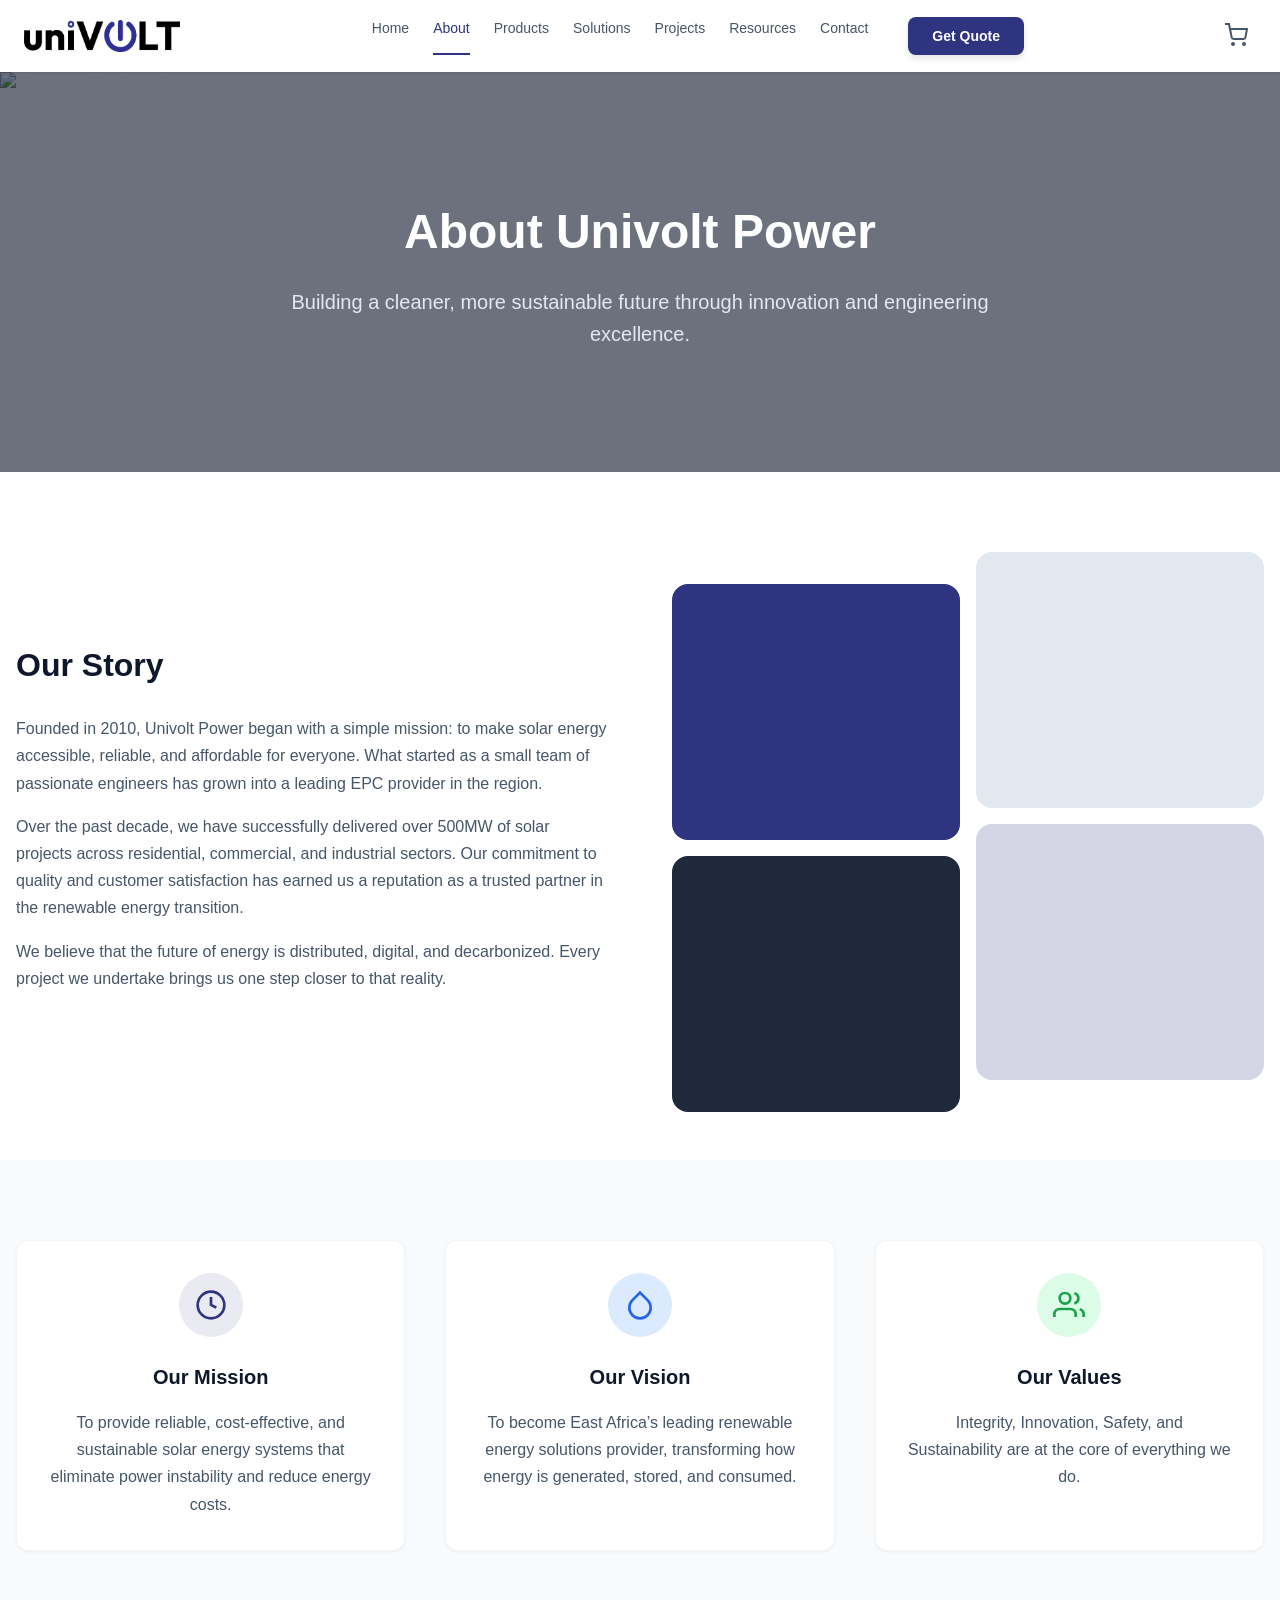
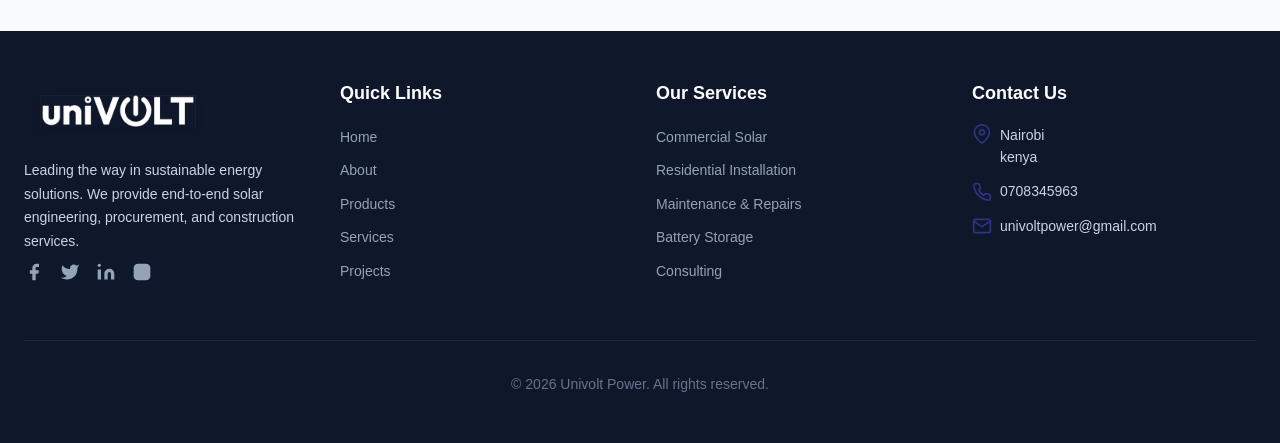
==== about.html @ f3c1e64d "first commit" ====
<!DOCTYPE html>
<html lang="en">
<head>
  <meta charset="UTF-8">
  <meta name="viewport" content="width=device-width, initial-scale=1.0">
  <title>About Us - Univolt Power</title>
  <link rel="stylesheet" href="styles.css">
</head>
<body>
  <div class="page-wrapper">
    <!-- Header -->
    <header class="header">
      <div class="header-content">
       <a href="index.html" class="logo" aria-label="Univolt Power Home">
          <img src="logo.png" alt="Univolt Power" class="site-logo" />
        </a>

        <nav class="nav-desktop">
          <a href="index.html" class="nav-link">Home</a>
          <a href="about.html" class="nav-link">About</a>
          <a href="products.html" class="nav-link">Products</a>
          <a href="solutions.html" class="nav-link">Solutions</a>
          <a href="projects.html" class="nav-link">Projects</a>
          <a href="resources.html" class="nav-link">Resources</a>
          <a href="contact.html" class="nav-link">Contact</a>
          <a href="getaquote.html" class="btn btn-primary" style="padding: 0.5rem 1.5rem; font-size: 0.875rem; margin-left: 1rem;">Get Quote</a>
        </nav>

        <div class="header-actions">
          <button class="cart-button" onclick="cart.openCart()">
            <svg width="24" height="24" viewBox="0 0 24 24" fill="none" stroke="currentColor" stroke-width="2">
              <circle cx="9" cy="21" r="1"></circle>
              <circle cx="20" cy="21" r="1"></circle>
              <path d="M1 1h4l2.68 13.39a2 2 0 0 0 2 1.61h9.72a2 2 0 0 0 2-1.61L23 6H6"></path>
            </svg>
            <span id="cart-count" class="cart-count" style="display: none;">0</span>
          </button>
          
          <button id="mobile-menu-btn" class="mobile-menu-btn" onclick="toggleMobileMenu()">
            <svg width="24" height="24" viewBox="0 0 24 24" fill="none" stroke="currentColor" stroke-width="2">
              <line x1="3" y1="12" x2="21" y2="12"></line>
              <line x1="3" y1="6" x2="21" y2="6"></line>
              <line x1="3" y1="18" x2="21" y2="18"></line>
            </svg>
          </button>
        </div>
      </div>

      <nav id="mobile-menu" class="nav-mobile">
        <a href="index.html" class="nav-link">Home</a>
        <a href="about.html" class="nav-link">About</a>
        <a href="products.html" class="nav-link">Products</a>
        <a href="solutions.html" class="nav-link">Solutions</a>
        <a href="projects.html" class="nav-link">Projects</a>
        <a href="resources.html" class="nav-link">Resources</a>
        <a href="contact.html" class="nav-link">Contact</a>
        <a href="getaquote.html" class="nav-link">Get Quote</a>
      </nav>
    </header>

    <!-- Cart Drawer -->
    <div id="cart-overlay" class="cart-overlay"></div>
    <div id="cart-drawer" class="cart-drawer">
      <div class="cart-header">
        <h2 class="cart-title">
          <svg width="20" height="20" viewBox="0 0 24 24" fill="none" stroke="currentColor" stroke-width="2">
            <circle cx="9" cy="21" r="1"></circle>
            <circle cx="20" cy="21" r="1"></circle>
            <path d="M1 1h4l2.68 13.39a2 2 0 0 0 2 1.61h9.72a2 2 0 0 0 2-1.61L23 6H6"></path>
          </svg>
          Your Cart
        </h2>
        <button class="cart-close" onclick="cart.closeCart()">
          <svg width="24" height="24" viewBox="0 0 24 24" fill="none" stroke="currentColor" stroke-width="2">
            <line x1="18" y1="6" x2="6" y2="18"></line>
            <line x1="6" y1="6" x2="18" y2="18"></line>
          </svg>
        </button>
      </div>
      
      <div class="cart-items" id="cart-items"></div>
      
      <div id="cart-empty" class="cart-empty">
        <svg width="48" height="48" viewBox="0 0 24 24" fill="none" stroke="currentColor" stroke-width="2" style="opacity: 0.2; margin: 0 auto 1rem;">
          <circle cx="9" cy="21" r="1"></circle>
          <circle cx="20" cy="21" r="1"></circle>
          <path d="M1 1h4l2.68 13.39a2 2 0 0 0 2 1.61h9.72a2 2 0 0 0 2-1.61L23 6H6"></path>
        </svg>
        <p>Your cart is empty.</p>
        <button style="margin-top: 1rem; color: var(--brand-blue); font-weight: 500;" onclick="cart.closeCart()">
          Start Shopping
        </button>
      </div>
      
      <div class="cart-footer">
        <div class="cart-total">
          <span class="cart-total-label">Total</span>
          <span id="cart-total" class="cart-total-amount">$0.00</span>
        </div>
        <button id="checkout-btn" class="btn-checkout" onclick="handleCheckout()">Checkout</button>
      </div>
    </div>

    <!-- Toast Notification -->
    <div id="toast" class="toast success">
      <svg class="toast-icon" width="20" height="20" viewBox="0 0 24 24" fill="none" stroke="currentColor" stroke-width="2">
        <path d="M22 11.08V12a10 10 0 1 1-5.93-9.14"></path>
        <polyline points="22 4 12 14.01 9 11.01"></polyline>
      </svg>
      <span id="toast-message" class="toast-message"></span>
    </div>

    <!-- Main Content -->
    <main class="main-content">
      <!-- Page Header -->
      <section class="page-header">
        <div class="page-header-overlay"></div>
        <img src="https://images.unsplash.com/photo-1760246964044-1384f71665b9?crop=entropy&cs=tinysrgb&fit=max&fm=jpg&ixid=M3w3Nzg4Nzd8MHwxfHNlYXJjaHwxfHxtb2Rlcm4lMjBjb3Jwb3JhdGUlMjBvZmZpY2UlMjBidWlsZGluZyUyMGV4dGVyaW9yfGVufDF8fHx8MTc3MTUxNjc3NXww&ixlib=rb-4.1.0&q=80&w=1080" alt="Company Headquarters" class="page-header-image">
        <div class="page-header-content">
          <h1>About Univolt Power</h1>
          <p>Building a cleaner, more sustainable future through innovation and engineering excellence.</p>
        </div>
      </section>

      <!-- Our Story -->
      <section class="section" style="background: white;">
        <div class="container">
          <div class="grid grid-2" style="gap: 4rem; align-items: center;">
            <div>
              <h2 style="font-size: 2rem; font-weight: bold; color: var(--slate-900); margin-bottom: 1.5rem;">Our Story</h2>
              <p style="color: var(--slate-600); margin-bottom: 1rem; line-height: 1.7;">
                Founded in 2010, Univolt Power began with a simple mission: to make solar energy accessible, reliable, and affordable for everyone. What started as a small team of passionate engineers has grown into a leading EPC provider in the region.
              </p>
              <p style="color: var(--slate-600); margin-bottom: 1rem; line-height: 1.7;">
                Over the past decade, we have successfully delivered over 500MW of solar projects across residential, commercial, and industrial sectors. Our commitment to quality and customer satisfaction has earned us a reputation as a trusted partner in the renewable energy transition.
              </p>
              <p style="color: var(--slate-600); line-height: 1.7;">
                We believe that the future of energy is distributed, digital, and decarbonized. Every project we undertake brings us one step closer to that reality.
              </p>
            </div>
            <div class="grid grid-2" style="gap: 1rem;">
              <div style="background: var(--brand-blue); border-radius: 1rem; height: 256px; transform: translateY(2rem);"></div>
              <div style="background: var(--slate-200); border-radius: 1rem; height: 256px;"></div>
              <div style="background: var(--slate-800); border-radius: 1rem; height: 256px; transform: translateY(2rem);"></div>
              <div style="background: rgba(46, 52, 127, 0.2); border-radius: 1rem; height: 256px;"></div>
            </div>
          </div>
        </div>
      </section>

      <!-- Mission, Vision, Values -->
      <section class="section" style="background: var(--slate-50);">
        <div class="container">
          <div class="grid grid-3">
            <!-- Mission -->
            <div class="card" style="padding: 2rem; text-align: center;">
              <div style="background: rgba(46, 52, 127, 0.1); width: 64px; height: 64px; border-radius: 50%; display: flex; align-items: center; justify-content: center; margin: 0 auto 1.5rem;">
                <svg width="32" height="32" viewBox="0 0 24 24" fill="none" stroke="currentColor" stroke-width="2" style="color: var(--brand-blue);">
                  <circle cx="12" cy="12" r="10"></circle>
                  <polyline points="12 6 12 12 16 14"></polyline>
                </svg>
              </div>
              <h3 style="font-size: 1.25rem; font-weight: bold; margin-bottom: 1rem;">Our Mission</h3>
              <p style="color: var(--slate-600); line-height: 1.7;">To provide reliable, cost-effective, 
                and sustainable solar energy systems that eliminate power instability and reduce energy costs.</p>
            </div>

            <!-- Vision -->
            <div class="card" style="padding: 2rem; text-align: center;">
              <div style="background: #dbeafe; width: 64px; height: 64px; border-radius: 50%; display: flex; align-items: center; justify-content: center; margin: 0 auto 1.5rem;">
                <svg width="32" height="32" viewBox="0 0 24 24" fill="none" stroke="currentColor" stroke-width="2" style="color: #2563eb;">
                  <path d="M12 2.69l5.66 5.66a8 8 0 1 1-11.31 0z"></path>
                </svg>
              </div>
              <h3 style="font-size: 1.25rem; font-weight: bold; margin-bottom: 1rem;">Our Vision</h3>
              <p style="color: var(--slate-600); line-height: 1.7;">To become East Africa’s leading renewable energy solutions provider,
                 transforming how energy is generated, stored, and consumed.</p>
            </div>

            <!-- Values -->
            <div class="card" style="padding: 2rem; text-align: center;">
              <div style="background: #dcfce7; width: 64px; height: 64px; border-radius: 50%; display: flex; align-items: center; justify-content: center; margin: 0 auto 1.5rem;">
                <svg width="32" height="32" viewBox="0 0 24 24" fill="none" stroke="currentColor" stroke-width="2" style="color: #16a34a;">
                  <path d="M17 21v-2a4 4 0 0 0-4-4H5a4 4 0 0 0-4 4v2"></path>
                  <circle cx="9" cy="7" r="4"></circle>
                  <path d="M23 21v-2a4 4 0 0 0-3-3.87"></path>
                  <path d="M16 3.13a4 4 0 0 1 0 7.75"></path>
                </svg>
              </div>
              <h3 style="font-size: 1.25rem; font-weight: bold; margin-bottom: 1rem;">Our Values</h3>
              <p style="color: var(--slate-600); line-height: 1.7;">Integrity, Innovation, Safety, and Sustainability are at the core of everything we do.</p>
            </div>
          </div>
        </div>
      </section>

          </main>

    <!-- Footer -->
    <footer class="footer">
      <div class="footer-content">
        <div class="footer-grid">
          <div class="footer-section">
            <div style="display: flex; align-items: center; gap: 0.5rem; margin-bottom: 1rem; background: transparent; padding: 1rem; border-radius: 0.5rem;">
              <a href="index.html" class="logo" aria-label="Univolt Power Home">
                <img src="im6.jpeg" alt="Univolt Power" class="site-logo" style="box-shadow: 0 4px 8px rgba(0,0,0,0.1);" />
              </a>
            </div>
            <p>Leading the way in sustainable energy solutions. We provide end-to-end solar engineering, procurement, and construction services.</p>
            <div class="social-links">
              <a href="#"><svg width="20" height="20" viewBox="0 0 24 24" fill="currentColor"><path d="M18 2h-3a5 5 0 0 0-5 5v3H7v4h3v8h4v-8h3l1-4h-4V7a1 1 0 0 1 1-1h3z"></path></svg></a>
              <a href="#"><svg width="20" height="20" viewBox="0 0 24 24" fill="currentColor"><path d="M23 3a10.9 10.9 0 0 1-3.14 1.53 4.48 4.48 0 0 0-7.86 3v1A10.66 10.66 0 0 1 3 4s-4 9 5 13a11.64 11.64 0 0 1-7 2c9 5 20 0 20-11.5a4.5 4.5 0 0 0-.08-.83A7.72 7.72 0 0 0 23 3z"></path></svg></a>
              <a href="#"><svg width="20" height="20" viewBox="0 0 24 24" fill="currentColor"><path d="M16 8a6 6 0 0 1 6 6v7h-4v-7a2 2 0 0 0-2-2 2 2 0 0 0-2 2v7h-4v-7a6 6 0 0 1 6-6z"></path><rect x="2" y="9" width="4" height="12"></rect><circle cx="4" cy="4" r="2"></circle></svg></a>
              <a href="#"><svg width="20" height="20" viewBox="0 0 24 24" fill="currentColor"><rect x="2" y="2" width="20" height="20" rx="5" ry="5"></rect><path d="M16 11.37A4 4 0 1 1 12.63 8 4 4 0 0 1 16 11.37z"></path><line x1="17.5" y1="6.5" x2="17.51" y2="6.5"></line></svg></a>
            </div>
          </div>

          <div class="footer-section">
            <h3>Quick Links</h3>
            <ul>
              <li><a href="index.html">Home</a></li>
              <li><a href="about.html">About</a></li>
              <li><a href="products.html">Products</a></li>
              <li><a href="solutions.html">Services</a></li>
              <li><a href="projects.html">Projects</a></li>
            </ul>
          </div>

          <div class="footer-section">
            <h3>Our Services</h3>
            <ul>
              <li><a href="solutions.html">Commercial Solar</a></li>
              <li><a href="solutions.html">Residential Installation</a></li>
              <li><a href="solutions.html">Maintenance & Repairs</a></li>
              <li><a href="solutions.html">Battery Storage</a></li>
              <li><a href="solutions.html">Consulting</a></li>
            </ul>
          </div>

          <div class="footer-section">
            <h3>Contact Us</h3>
            <ul style="font-size: 0.875rem;">
              <li style="display: flex; align-items: start; margin-bottom: 0.75rem;">
                <svg width="20" height="20" viewBox="0 0 24 24" fill="none" stroke="currentColor" stroke-width="2" style="color: var(--brand-blue); margin-right: 0.5rem; flex-shrink: 0;">
                  <path d="M21 10c0 7-9 13-9 13s-9-6-9-13a9 9 0 0 1 18 0z"></path>
                  <circle cx="12" cy="10" r="3"></circle>
                </svg>
                <span>Nairobi<br>kenya</span>
              </li>
              <li style="display: flex; align-items: center; margin-bottom: 0.75rem;">
                <svg width="20" height="20" viewBox="0 0 24 24" fill="none" stroke="currentColor" stroke-width="2" style="color: var(--brand-blue); margin-right: 0.5rem;">
                  <path d="M22 16.92v3a2 2 0 0 1-2.18 2 19.79 19.79 0 0 1-8.63-3.07 19.5 19.5 0 0 1-6-6 19.79 19.79 0 0 1-3.07-8.67A2 2 0 0 1 4.11 2h3a2 2 0 0 1 2 1.72 12.84 12.84 0 0 0 .7 2.81 2 2 0 0 1-.45 2.11L8.09 9.91a16 16 0 0 0 6 6l1.27-1.27a2 2 0 0 1 2.11-.45 12.84 12.84 0 0 0 2.81.7A2 2 0 0 1 22 16.92z"></path>
                </svg>
                <span>0708345963</span>
              </li>
              <li style="display: flex; align-items: center;">
                <svg width="20" height="20" viewBox="0 0 24 24" fill="none" stroke="currentColor" stroke-width="2" style="color: var(--brand-blue); margin-right: 0.5rem;">
                  <path d="M4 4h16c1.1 0 2 .9 2 2v12c0 1.1-.9 2-2 2H4c-1.1 0-2-.9-2-2V6c0-1.1.9-2 2-2z"></path>
                  <polyline points="22,6 12,13 2,6"></polyline>
                </svg>
                <span>univoltpower@gmail.com</span>
              </li>
            </ul>
          </div>
        </div>
        
        <div class="footer-bottom">
          <p>&copy; 2026 Univolt Power. All rights reserved.</p>
        </div>
      </div>
    </footer>
  </div>

  <script src="script.js"></script>
</body>
</html>
---- styles.css ----
/* Univolt Power - Main Styles */

/* CSS Reset & Base Styles */
* {
  margin: 0;
  padding: 0;
  box-sizing: border-box;
}

:root {
  --brand-blue: #2e347f;
  --brand-blue-dark: #1a1f5a;
  --slate-50: #f8fafc;
  --slate-100: #f1f5f9;
  --slate-200: #e2e8f0;
  --slate-300: #cbd5e1;
  --slate-400: #94a3b8;
  --slate-500: #64748b;
  --slate-600: #475569;
  --slate-700: #334155;
  --slate-800: #1e293b;
  --slate-900: #0f172a;
  --green-500: #22c55e;
  --green-600: #16a34a;
  --green-100: #dcfce7;
  --blue-600: #2563eb;
  --blue-100: #dbeafe;
  --purple-600: #9333ea;
  --red-400: #f87171;
  --red-600: #dc2626;
}

body {
  font-family: -apple-system, BlinkMacSystemFont, 'Segoe UI', Roboto, 'Helvetica Neue', Arial, sans-serif;
  background-color: var(--slate-50);
  color: var(--slate-900);
  line-height: 1.6;
  overflow-x: hidden;
}

img {
  max-width: 100%;
  height: auto;
}

a {
  text-decoration: none;
  color: inherit;
}

button {
  cursor: pointer;
  border: none;
  background: none;
  font-family: inherit;
}

/* Layout */
.page-wrapper {
  display: flex;
  flex-direction: column;
  min-height: 100vh;
}

.container {
  max-width: 1280px;
  margin: 0 auto;
  padding: 0 1rem;
}

/* Header */
.header {
  position: sticky;
  top: 0;
  z-index: 50;
  background: white;
  box-shadow: 0 1px 3px rgba(0, 0, 0, 0.1);
}

.header-content {
  max-width: 1280px;
  margin: 0 auto;
  padding: 0 1.5rem;
  display: flex;
  justify-content: space-between;
  align-items: center;
  height: 80px;
}

.logo {
  display: flex;
  align-items: center;
  gap: 0.5rem;
  transition: transform 0.3s;
}

.logo:hover {
  transform: scale(1.02);
}

.logo svg {
  width: 32px;
  height: 32px;
  color: var(--brand-blue);
  transition: transform 0.7s;
}

/* Constrain logo image size in navbar */
.site-logo {
  height: 28px; /* smaller on mobile */
  width: auto;
  display: block;
}

@media (min-width: 1024px) {
  .site-logo {
    height: 32px; /* slightly larger on desktop */
  }
}

/* Ensure header height accommodates smaller logo nicely */
.header-content {
  height: 72px; /* reduce from 80px to tighten navbar */
}

.logo:hover svg {
  transform: rotate(180deg);
}

.logo-text {
  font-size: 1.5rem;
  font-weight: bold;
  background: linear-gradient(to right, var(--brand-blue), var(--slate-600));
  -webkit-background-clip: text;
  -webkit-text-fill-color: transparent;
  background-clip: text;
}

/* Navigation */
.nav-desktop {
  display: none;
  gap: 1.5rem;
}

@media (min-width: 1024px) {
  .nav-desktop {
    display: flex;
  }
}

.nav-link {
  font-size: 0.875rem;
  font-weight: 500;
  color: var(--slate-600);
  padding-bottom: 0.25rem;
  transition: color 0.2s;
  position: relative;
}

.nav-link:hover {
  color: var(--brand-blue);
}

.nav-link.active {
  color: var(--brand-blue);
  border-bottom: 2px solid var(--brand-blue);
}

.header-actions {
  display: flex;
  align-items: center;
  gap: 1rem;
}

.cart-button {
  position: relative;
  padding: 0.5rem;
  color: var(--slate-600);
  transition: color 0.2s;
}

.cart-button:hover {
  color: var(--brand-blue);
}

.cart-count {
  position: absolute;
  top: 0;
  right: 0;
  background: var(--brand-blue);
  color: white;
  font-size: 0.75rem;
  font-weight: bold;
  padding: 0.125rem 0.375rem;
  border-radius: 9999px;
  min-width: 1.25rem;
  text-align: center;
}

.mobile-menu-btn {
  display: flex;
  align-items: center;
  padding: 0.5rem;
  color: var(--slate-600);
}

@media (min-width: 1024px) {
  .mobile-menu-btn {
    display: none;
  }
}

/* Mobile Navigation */
.nav-mobile {
  display: none;
  position: absolute;
  top: 72px; /* align with reduced header height */
  left: 0;
  right: 0;
  background: white;
  border-top: 1px solid var(--slate-100);
  box-shadow: 0 4px 6px rgba(0, 0, 0, 0.1);
  z-index: 40;
}

.nav-mobile.active {
  display: block;
}

.nav-mobile a {
  display: block;
  padding: 0.75rem 1.5rem;
  font-weight: 500;
  color: var(--slate-600);
  transition: background-color 0.2s;
}

.nav-mobile a:hover {
  background: var(--slate-50);
  color: var(--slate-900);
}

.nav-mobile a.active {
  background: rgba(46, 52, 127, 0.1);
  color: var(--brand-blue);
}

/* Cart Drawer */
.cart-overlay {
  position: fixed;
  inset: 0;
  background: rgba(0, 0, 0, 0.5);
  z-index: 50;
  display: none;
  animation: fadeIn 0.3s;
}

.cart-overlay.active {
  display: block;
}

.cart-drawer {
  position: fixed;
  right: -100%;
  top: 0;
  bottom: 0;
  width: 100%;
  max-width: 28rem;
  background: white;
  box-shadow: -2px 0 10px rgba(0, 0, 0, 0.2);
  z-index: 51;
  display: flex;
  flex-direction: column;
  transition: right 0.3s ease;
}

.cart-drawer.active {
  right: 0;
}

.cart-header {
  padding: 1rem;
  border-bottom: 1px solid var(--slate-100);
  display: flex;
  justify-content: space-between;
  align-items: center;
}

.cart-title {
  font-size: 1.25rem;
  font-weight: bold;
  display: flex;
  align-items: center;
  gap: 0.5rem;
}

.cart-close {
  color: var(--slate-500);
  padding: 0.5rem;
  transition: color 0.2s;
}

.cart-close:hover {
  color: var(--slate-900);
}

.cart-items {
  flex: 1;
  overflow-y: auto;
  padding: 1rem;
}

.cart-empty {
  text-align: center;
  color: var(--slate-500);
  padding: 2.5rem 0;
}

.cart-item {
  display: flex;
  gap: 1rem;
  padding-bottom: 1rem;
  border-bottom: 1px solid var(--slate-50);
  margin-bottom: 1rem;
}

.cart-item-image {
  width: 64px;
  height: 64px;
  background: var(--slate-100);
  border-radius: 0.375rem;
  flex-shrink: 0;
  overflow: hidden;
}

.cart-item-image img {
  width: 100%;
  height: 100%;
  object-fit: cover;
}

.cart-item-details {
  flex: 1;
}

.cart-item-name {
  font-size: 0.875rem;
  font-weight: 500;
  color: var(--slate-900);
}

.cart-item-qty {
  font-size: 0.75rem;
  color: var(--slate-500);
}

.cart-item-price {
  font-size: 0.875rem;
  font-weight: bold;
  color: var(--brand-blue);
}

.cart-remove {
  color: var(--red-400);
  padding: 0.5rem;
  transition: color 0.2s;
}

.cart-remove:hover {
  color: var(--red-600);
}

.cart-footer {
  padding: 1rem;
  border-top: 1px solid var(--slate-100);
  background: var(--slate-50);
}

.cart-total {
  display: flex;
  justify-content: space-between;
  align-items: center;
  margin-bottom: 1rem;
}

.cart-total-label {
  color: var(--slate-600);
}

.cart-total-amount {
  font-size: 1.25rem;
  font-weight: bold;
  color: var(--brand-blue);
}

/* Main Content */
.main-content {
  flex: 1;
}

/* Footer */
.footer {
  background: var(--slate-900);
  color: var(--slate-300);
  padding: 3rem 0;
}

.footer-content {
  max-width: 1280px;
  margin: 0 auto;
  padding: 0 1.5rem;
}

.footer-grid {
  display: grid;
  grid-template-columns: 1fr;
  gap: 2rem;
  margin-bottom: 3rem;
}

@media (min-width: 768px) {
  .footer-grid {
    grid-template-columns: repeat(2, 1fr);
  }
}

@media (min-width: 1024px) {
  .footer-grid {
    grid-template-columns: repeat(4, 1fr);
  }
}

.footer-section h3 {
  color: white;
  font-size: 1.125rem;
  font-weight: 600;
  margin-bottom: 1rem;
}

.footer-section p {
  font-size: 0.875rem;
  line-height: 1.7;
}

.footer-section ul {
  list-style: none;
}

.footer-section ul li {
  margin-bottom: 0.5rem;
}

.footer-section ul li a {
  font-size: 0.875rem;
  color: var(--slate-400);
  transition: color 0.2s;
}

.footer-section ul li a:hover {
  color: var(--brand-blue);
}

.social-links {
  display: flex;
  gap: 1rem;
  padding-top: 0.5rem;
}

.social-links a {
  color: var(--slate-400);
  transition: color 0.2s;
}

.social-links a:hover {
  color: var(--brand-blue);
}

.footer-bottom {
  border-top: 1px solid var(--slate-800);
  padding-top: 2rem;
  text-align: center;
  font-size: 0.875rem;
  color: var(--slate-500);
}

/* Buttons */
.btn {
  display: inline-block;
  padding: 0.75rem 2rem;
  font-weight: bold;
  border-radius: 0.5rem;
  transition: all 0.2s;
  text-align: center;
}

.btn-primary {
  background: var(--brand-blue);
  color: white;
  box-shadow: 0 4px 6px rgba(0, 0, 0, 0.1);
}

.btn-primary:hover {
  background: var(--brand-blue-dark);
  transform: scale(1.05);
}

.btn-secondary {
  background: transparent;
  border: 2px solid white;
  color: white;
}

.btn-secondary:hover {
  background: white;
  color: var(--slate-900);
}

.btn-add-cart {
  display: flex;
  align-items: center;
  justify-content: center;
  gap: 0.5rem;
  background: var(--brand-blue);
  color: white;
  padding: 0.75rem;
  border-radius: 0.5rem;
  box-shadow: 0 2px 4px rgba(0, 0, 0, 0.1);
  transition: all 0.2s;
}

.btn-add-cart:hover {
  background: var(--brand-blue-dark);
  box-shadow: 0 4px 8px rgba(0, 0, 0, 0.15);
}

.btn-add-cart:active {
  transform: scale(0.95);
}

.btn-checkout {
  width: 100%;
  background: var(--brand-blue);
  color: white;
  font-weight: bold;
  padding: 0.75rem;
  border-radius: 0.5rem;
  box-shadow: 0 2px 4px rgba(0, 0, 0, 0.1);
  transition: all 0.2s;
}

.btn-checkout:hover {
  background: var(--brand-blue-dark);
}

.btn-checkout:disabled {
  opacity: 0.5;
  cursor: not-allowed;
}

/* Hero Section */
.hero {
  position: relative;
  height: 100vh;
  min-height: 600px;
  display: flex;
  align-items: center;
  justify-content: center;
  color: white;
  overflow: hidden;
}

.hero-overlay {
  position: absolute;
  inset: 0;
  background: rgba(0, 0, 0, 0.4);
  z-index: 10;
}

.hero-image {
  position: absolute;
  inset: 0;
  width: 100%;
  height: 100%;
  object-fit: cover;
}

.hero-content {
  position: relative;
  z-index: 20;
  max-width: 1280px;
  margin: 0 auto;
  padding: 0 1.5rem;
  text-align: center;
}

.hero h1 {
  font-size: 2.5rem;
  font-weight: bold;
  margin-bottom: 1.5rem;
  line-height: 1.2;
}

@media (min-width: 768px) {
  .hero h1 {
    font-size: 3.75rem;
  }
}

.hero p {
  font-size: 1.125rem;
  margin-bottom: 2.5rem;
  max-width: 48rem;
  margin-left: auto;
  margin-right: auto;
  color: var(--slate-200);
}

@media (min-width: 768px) {
  .hero p {
    font-size: 1.25rem;
  }
}

.hero-buttons {
  display: flex;
  flex-direction: column;
  gap: 1rem;
  justify-content: center;
}

@media (min-width: 640px) {
  .hero-buttons {
    flex-direction: row;
  }
}

.brand-highlight {
  color: var(--brand-blue);
}

/* Section */
.section {
  padding: 5rem 0;
}

.section-header {
  text-align: center;
  margin-bottom: 4rem;
}

.section-title {
  font-size: 2rem;
  font-weight: bold;
  color: var(--slate-900);
  margin-bottom: 1rem;
}

@media (min-width: 768px) {
  .section-title {
    font-size: 2.5rem;
  }
}

.section-description {
  color: var(--slate-600);
  max-width: 48rem;
  margin: 0 auto;
}

/* Grid */
.grid {
  display: grid;
  gap: 2.5rem;
}

.grid-1 {
  grid-template-columns: 1fr;
}

.grid-2 {
  grid-template-columns: 1fr;
}

@media (min-width: 768px) {
  .grid-2 {
    grid-template-columns: repeat(2, 1fr);
  }
}

.grid-3 {
  grid-template-columns: 1fr;
}

@media (min-width: 768px) {
  .grid-3 {
    grid-template-columns: repeat(2, 1fr);
  }
}

@media (min-width: 1024px) {
  .grid-3 {
    grid-template-columns: repeat(3, 1fr);
  }
}

.grid-4 {
  grid-template-columns: 1fr;
}

@media (min-width: 640px) {
  .grid-4 {
    grid-template-columns: repeat(2, 1fr);
  }
}

@media (min-width: 1024px) {
  .grid-4 {
    grid-template-columns: repeat(4, 1fr);
  }
}

/* Card */
.card {
  background: white;
  border-radius: 0.75rem;
  box-shadow: 0 1px 3px rgba(0, 0, 0, 0.05);
  border: 1px solid var(--slate-100);
  transition: box-shadow 0.2s;
  overflow: hidden;
}

.card:hover {
  box-shadow: 0 10px 15px rgba(0, 0, 0, 0.1);
}

.card-image {
  width: 100%;
  height: 256px;
  object-fit: cover;
  transition: transform 0.5s;
}

.card:hover .card-image {
  transform: scale(1.05);
}

.card-content {
  padding: 1.5rem;
}

/* Forms */
.form-group {
  margin-bottom: 1.5rem;
}

.form-label {
  display: block;
  font-size: 0.875rem;
  font-weight: 500;
  color: var(--slate-700);
  margin-bottom: 0.5rem;
}

.form-input,
.form-select,
.form-textarea {
  width: 100%;
  padding: 0.75rem 1rem;
  border: 1px solid var(--slate-300);
  border-radius: 0.5rem;
  font-size: 1rem;
  transition: all 0.2s;
  outline: none;
}

.form-input:focus,
.form-select:focus,
.form-textarea:focus {
  border-color: var(--brand-blue);
  ring: 2px;
  ring-color: var(--brand-blue);
  box-shadow: 0 0 0 3px rgba(46, 52, 127, 0.1);
}

/* Toast Notification */
.toast {
  position: fixed;
  top: 1rem;
  right: 1rem;
  background: white;
  padding: 1rem 1.5rem;
  border-radius: 0.5rem;
  box-shadow: 0 10px 15px rgba(0, 0, 0, 0.1);
  z-index: 100;
  display: none;
  animation: slideIn 0.3s ease;
}

.toast.show {
  display: flex;
  align-items: center;
  gap: 0.75rem;
}

.toast.success {
  border-left: 4px solid var(--green-500);
}

.toast-icon {
  color: var(--green-500);
}

.toast-message {
  color: var(--slate-900);
  font-weight: 500;
}

/* Filter Buttons */
.filter-group {
  display: flex;
  flex-wrap: wrap;
  gap: 0.5rem;
  justify-content: center;
  margin-bottom: 3rem;
}

.filter-btn {
  padding: 0.5rem 1.5rem;
  border-radius: 9999px;
  font-size: 0.875rem;
  font-weight: 500;
  transition: all 0.2s;
  border: 1px solid var(--slate-200);
  background: white;
  color: var(--slate-600);
}

.filter-btn:hover {
  border-color: var(--brand-blue);
  color: var(--brand-blue);
}

.filter-btn.active {
  background: var(--brand-blue);
  color: white;
  border-color: var(--brand-blue);
  box-shadow: 0 4px 6px rgba(0, 0, 0, 0.1);
}

/* Page Header */
.page-header {
  position: relative;
  height: 400px;
  display: flex;
  align-items: center;
  justify-content: center;
  color: white;
  overflow: hidden;
}

.page-header-overlay {
  position: absolute;
  inset: 0;
  background: rgba(15, 23, 42, 0.6);
  z-index: 10;
}

.page-header-image {
  position: absolute;
  inset: 0;
  width: 100%;
  height: 100%;
  object-fit: cover;
}

.page-header-content {
  position: relative;
  z-index: 20;
  text-align: center;
  padding: 0 1rem;
}

.page-header h1 {
  font-size: 2.5rem;
  font-weight: bold;
  margin-bottom: 1rem;
}

@media (min-width: 768px) {
  .page-header h1 {
    font-size: 3rem;
  }
}

.page-header p {
  font-size: 1.25rem;
  max-width: 48rem;
  margin: 0 auto;
  color: var(--slate-200);
}

/* Utility Classes */
.text-center {
  text-align: center;
}

.mb-4 {
  margin-bottom: 1rem;
}

.mb-6 {
  margin-bottom: 1.5rem;
}

.mb-8 {
  margin-bottom: 2rem;
}

.mt-4 {
  margin-top: 1rem;
}

.flex {
  display: flex;
}

.items-center {
  align-items: center;
}

.justify-between {
  justify-content: space-between;
}

.gap-2 {
  gap: 0.5rem;
}

.hidden {
  display: none;
}

/* Animations */
@keyframes fadeIn {
  from {
    opacity: 0;
  }
  to {
    opacity: 1;
  }
}

@keyframes slideIn {
  from {
    transform: translateX(100%);
    opacity: 0;
  }
  to {
    transform: translateX(0);
    opacity: 1;
  }
}

@keyframes slideOut {
  from {
    transform: translateX(0);
    opacity: 1;
  }
  to {
    transform: translateX(100%);
    opacity: 0;
  }
}
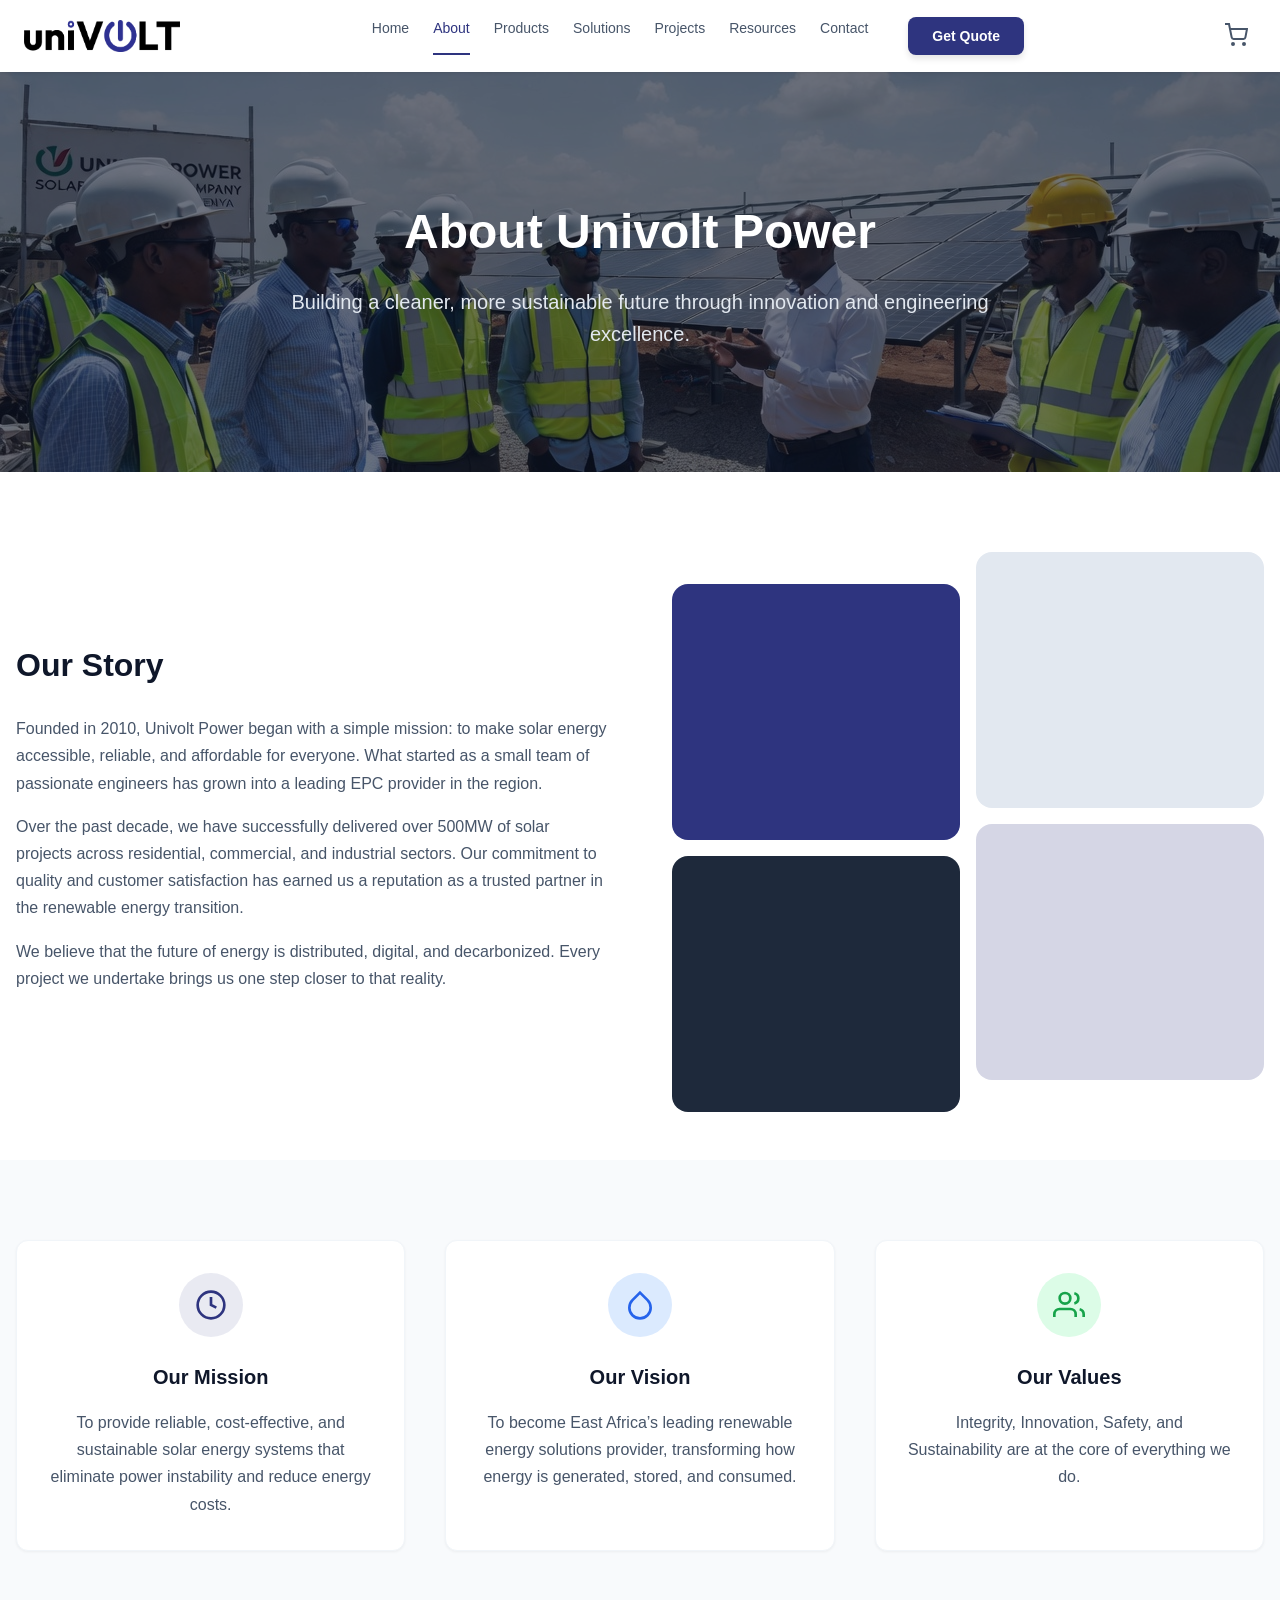
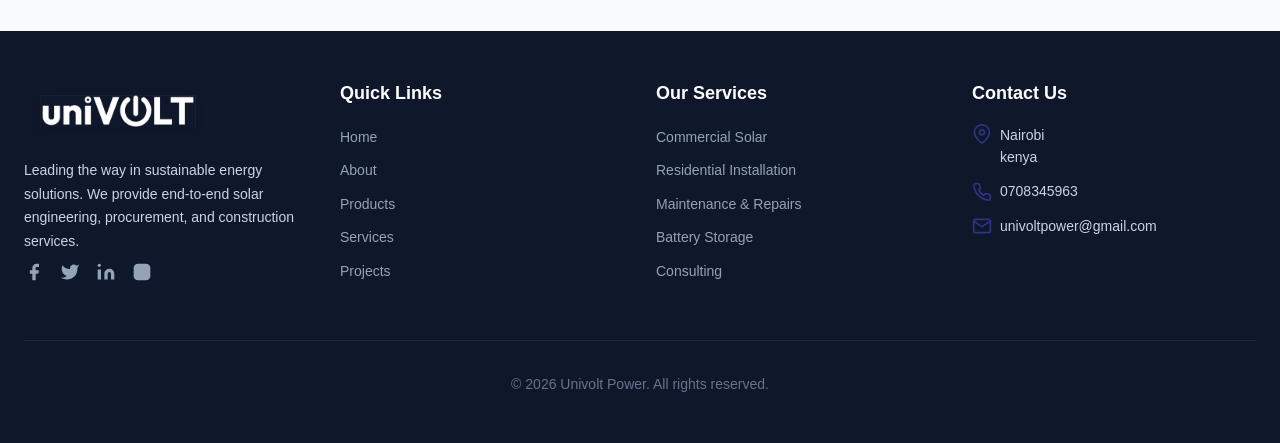
==== commit faf0a2bd: "Latest commits" ====
--- a/about.html
+++ b/about.html
@@ -115,7 +115,7 @@
       <!-- Page Header -->
       <section class="page-header">
         <div class="page-header-overlay"></div>
-        <img src="https://images.unsplash.com/photo-1760246964044-1384f71665b9?crop=entropy&cs=tinysrgb&fit=max&fm=jpg&ixid=M3w3Nzg4Nzd8MHwxfHNlYXJjaHwxfHxtb2Rlcm4lMjBjb3Jwb3JhdGUlMjBvZmZpY2UlMjBidWlsZGluZyUyMGV4dGVyaW9yfGVufDF8fHx8MTc3MTUxNjc3NXww&ixlib=rb-4.1.0&q=80&w=1080" alt="Company Headquarters" class="page-header-image">
+        <img src="About Image 1.jpg" alt="Company Headquarters" class="page-header-image">
         <div class="page-header-content">
           <h1>About Univolt Power</h1>
           <p>Building a cleaner, more sustainable future through innovation and engineering excellence.</p>
--- a/styles.css
+++ b/styles.css
@@ -871,6 +871,8 @@
   width: 100%;
   height: 100%;
   object-fit: cover;
+  object-position: center;
+  display: block;
 }
 
 .page-header-content {
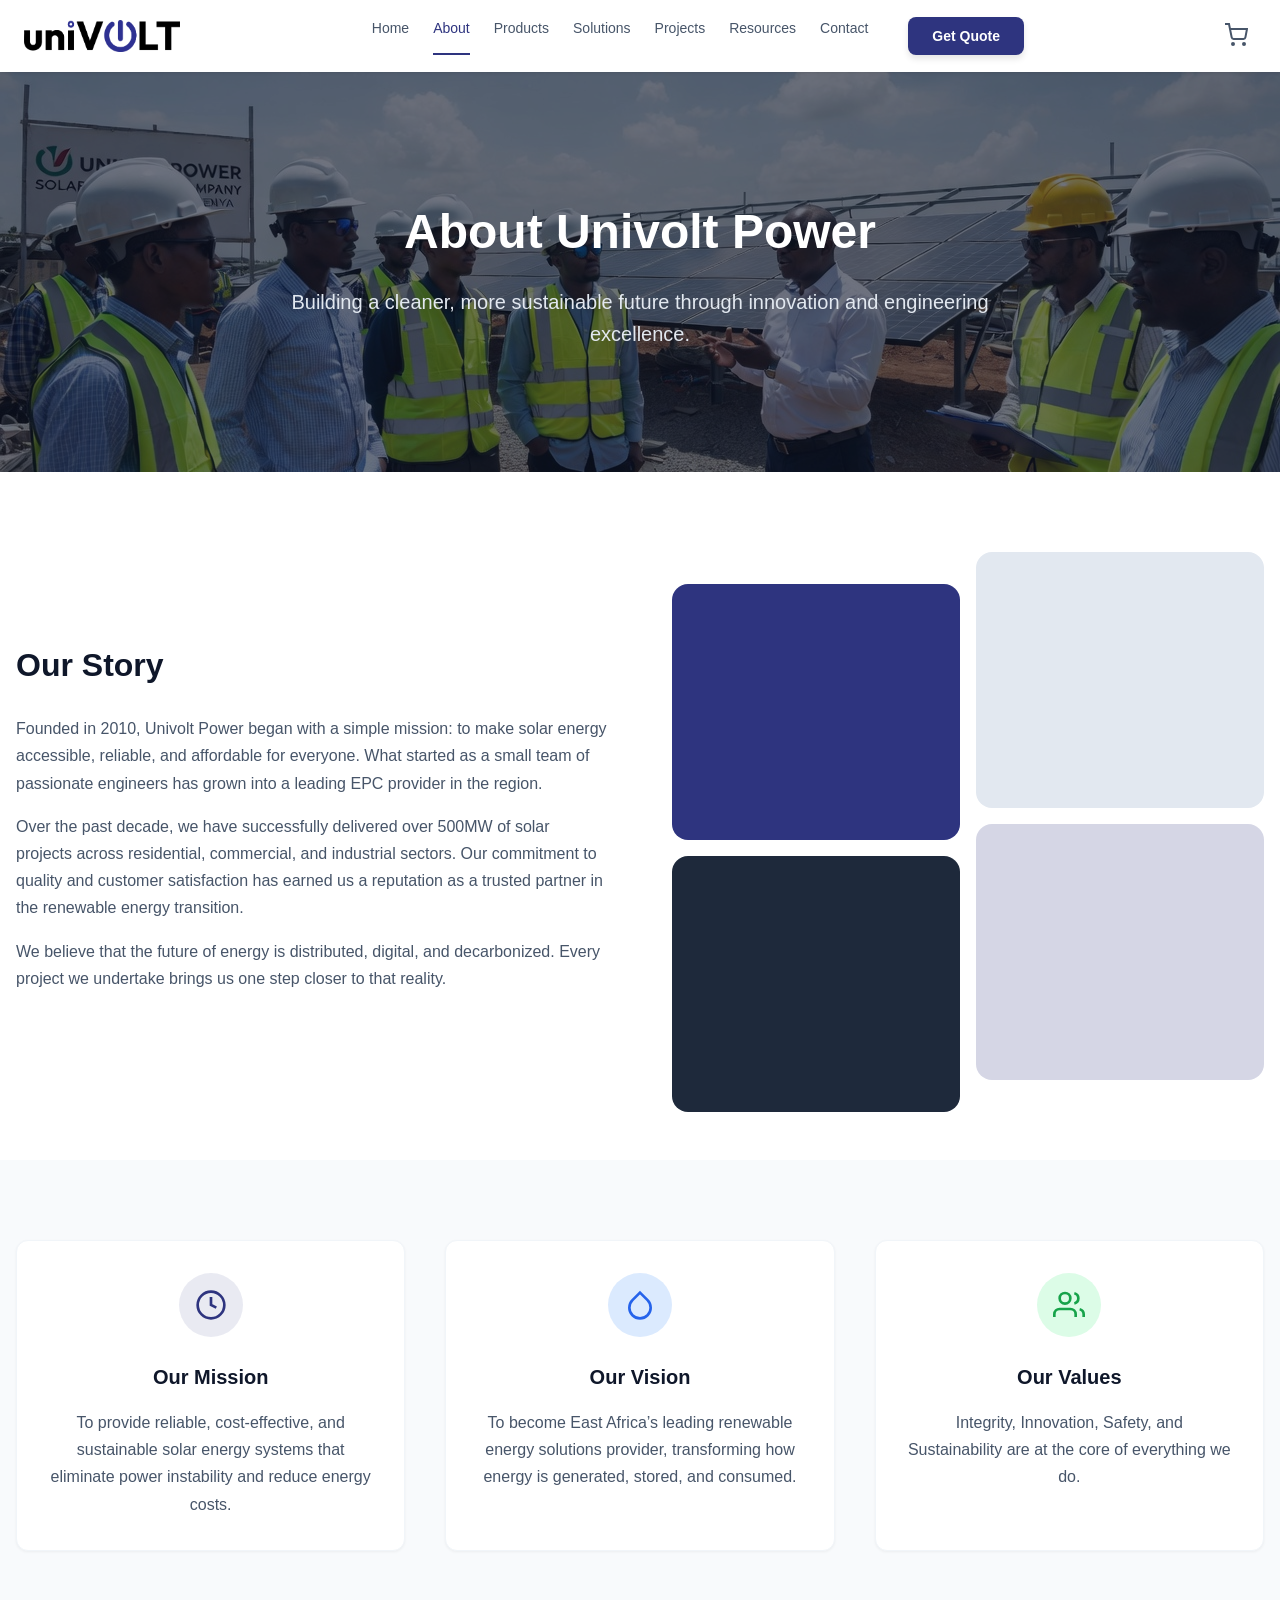
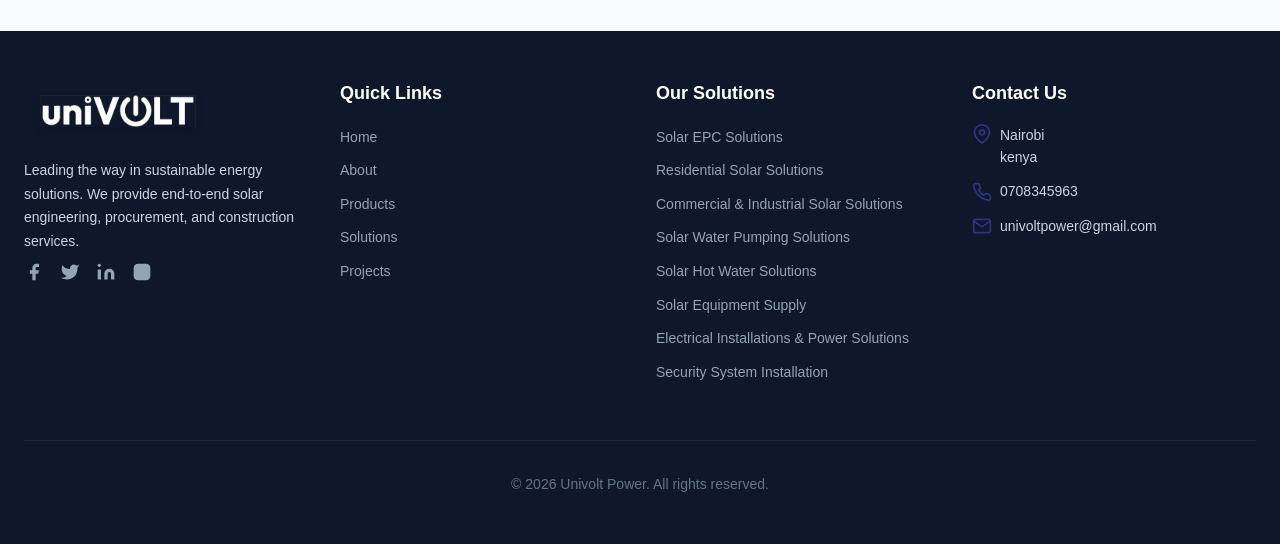
==== commit e2ba1110: "major changes" ====
--- a/about.html
+++ b/about.html
@@ -115,7 +115,7 @@
       <!-- Page Header -->
       <section class="page-header">
         <div class="page-header-overlay"></div>
-        <img src="About Image 1.jpg" alt="Company Headquarters" class="page-header-image">
+        <img src="image/About Image 1.jpg" alt="Company Headquarters" class="page-header-image">
         <div class="page-header-content">
           <h1>About Univolt Power</h1>
           <p>Building a cleaner, more sustainable future through innovation and engineering excellence.</p>
@@ -221,19 +221,22 @@
               <li><a href="index.html">Home</a></li>
               <li><a href="about.html">About</a></li>
               <li><a href="products.html">Products</a></li>
-              <li><a href="solutions.html">Services</a></li>
+              <li><a href="solutions.html">Solutions</a></li>
               <li><a href="projects.html">Projects</a></li>
             </ul>
           </div>
 
           <div class="footer-section">
-            <h3>Our Services</h3>
+            <h3>Our Solutions</h3>
             <ul>
-              <li><a href="solutions.html">Commercial Solar</a></li>
-              <li><a href="solutions.html">Residential Installation</a></li>
-              <li><a href="solutions.html">Maintenance & Repairs</a></li>
-              <li><a href="solutions.html">Battery Storage</a></li>
-              <li><a href="solutions.html">Consulting</a></li>
+              <li><a href="solutions.html">Solar EPC Solutions</a></li>
+              <li><a href="solutions.html">Residential Solar Solutions</a></li>
+              <li><a href="solutions.html">Commercial &amp; Industrial Solar Solutions</a></li>
+              <li><a href="solutions.html">Solar Water Pumping Solutions</a></li>
+              <li><a href="solutions.html">Solar Hot Water Solutions</a></li>
+              <li><a href="solutions.html">Solar Equipment Supply</a></li>
+              <li><a href="solutions.html">Electrical Installations &amp; Power Solutions</a></li>
+              <li><a href="solutions.html">Security System Installation</a></li>
             </ul>
           </div>
 
@@ -273,4 +276,4 @@
 
   <script src="script.js"></script>
 </body>
-</html>
+</html>
--- a/styles.css
+++ b/styles.css
@@ -735,9 +735,20 @@
 
 .card-image {
   width: 100%;
-  height: 256px;
-  object-fit: cover;
+  height: 320px;
+  object-fit: contain;
+  object-position: center;
   transition: transform 0.5s;
+  display: block;
+  background: #f8fafc;
+}
+
+.product-card {
+  transition: transform 0.2s, box-shadow 0.2s;
+}
+
+.product-card:hover {
+  transform: translateY(-2px);
 }
 
 .card:hover .card-image {
@@ -777,8 +788,6 @@
 .form-select:focus,
 .form-textarea:focus {
   border-color: var(--brand-blue);
-  ring: 2px;
-  ring-color: var(--brand-blue);
   box-shadow: 0 0 0 3px rgba(46, 52, 127, 0.1);
 }
 
@@ -973,3 +982,546 @@
     opacity: 0;
   }
 }
+
+/* Univolt Power - Product Detail Page Styles */
+
+/* Product Detail Page Layout */
+.product-detail {
+  max-width: 1280px;
+  margin: 0 auto;
+  padding: 2rem 1rem;
+}
+
+/* Breadcrumb Navigation */
+.pd-breadcrumb {
+  display: flex;
+  align-items: center;
+  gap: 0.5rem;
+  margin-bottom: 1.5rem;
+  font-size: 0.875rem;
+  color: var(--slate-500);
+}
+
+.pd-breadcrumb a {
+  color: var(--slate-500);
+  transition: color 0.2s;
+}
+
+.pd-breadcrumb a:hover {
+  color: var(--brand-blue);
+}
+
+.pd-breadcrumb-separator {
+  color: var(--slate-400);
+}
+
+.pd-breadcrumb-current {
+  color: var(--slate-700);
+}
+
+/* Product Detail Grid */
+.pd-grid {
+  display: grid;
+  grid-template-columns: 1fr;
+  gap: 2rem;
+  margin-bottom: 3rem;
+}
+
+@media (min-width: 768px) {
+  .pd-grid {
+    grid-template-columns: 1fr 1fr;
+    gap: 3rem;
+  }
+}
+
+/* Product Image Section */
+.pd-image-section {
+  background: white;
+  border-radius: 0.75rem;
+  overflow: hidden;
+  border: 1px solid var(--slate-100);
+}
+
+.pd-image-main {
+  position: relative;
+  padding: 2rem;
+  background: var(--slate-50);
+  display: flex;
+  align-items: center;
+  justify-content: center;
+  min-height: 400px;
+}
+
+.pd-image-main img {
+  max-width: 100%;
+  max-height: 350px;
+  object-fit: contain;
+  transition: transform 0.3s;
+}
+
+.pd-image-main img:hover {
+  transform: scale(1.02);
+}
+
+.pd-category-badge {
+  position: absolute;
+  top: 1rem;
+  right: 1rem;
+  background: rgba(255, 255, 255, 0.9);
+  backdrop-filter: blur(4px);
+  padding: 0.25rem 0.75rem;
+  border-radius: 0.25rem;
+  font-size: 0.75rem;
+  font-weight: 600;
+  color: var(--brand-blue);
+  box-shadow: 0 1px 3px rgba(0, 0, 0, 0.1);
+}
+
+/* Product Info Section */
+.pd-info {
+  display: flex;
+  flex-direction: column;
+  gap: 1.5rem;
+}
+
+.pd-header {
+  border-bottom: 1px solid var(--slate-100);
+  padding-bottom: 1.5rem;
+}
+
+.pd-title {
+  font-size: 1.75rem;
+  font-weight: bold;
+  color: var(--slate-900);
+  margin-bottom: 0.75rem;
+  line-height: 1.3;
+}
+
+@media (min-width: 768px) {
+  .pd-title {
+    font-size: 2.25rem;
+  }
+}
+
+.pd-price-section {
+  display: flex;
+  align-items: center;
+  gap: 1rem;
+}
+
+.pd-price {
+  font-size: 1.875rem;
+  font-weight: bold;
+  color: var(--brand-blue);
+}
+
+.pd-stock {
+  display: flex;
+  align-items: center;
+  gap: 0.375rem;
+  font-size: 0.875rem;
+  color: var(--green-600);
+  background: var(--green-100);
+  padding: 0.25rem 0.75rem;
+  border-radius: 9999px;
+}
+
+.pd-stock.in-stock {
+  background: var(--green-100);
+  color: var(--green-600);
+}
+
+.pd-stock.out-of-stock {
+  background: var(--red-100, #fee2e2);
+  color: var(--red-600);
+}
+
+/* Product Description */
+.pd-description {
+  color: var(--slate-600);
+  line-height: 1.7;
+}
+
+.pd-description p {
+  margin-bottom: 1rem;
+}
+
+/* Product Specs */
+.pd-specs {
+  background: var(--slate-50);
+  border-radius: 0.5rem;
+  padding: 1.25rem;
+}
+
+.pd-specs-title {
+  font-size: 1rem;
+  font-weight: 600;
+  color: var(--slate-900);
+  margin-bottom: 1rem;
+}
+
+.pd-specs-grid {
+  display: grid;
+  grid-template-columns: 1fr;
+  gap: 0.75rem;
+}
+
+@media (min-width: 640px) {
+  .pd-specs-grid {
+    grid-template-columns: 1fr 1fr;
+  }
+}
+
+.pd-spec {
+  display: flex;
+  flex-direction: column;
+  gap: 0.25rem;
+}
+
+.pd-spec-label {
+  font-size: 0.75rem;
+  font-weight: 500;
+  color: var(--slate-500);
+  text-transform: uppercase;
+  letter-spacing: 0.025em;
+}
+
+.pd-spec-value {
+  font-size: 0.875rem;
+  color: var(--slate-900);
+  font-weight: 500;
+}
+
+/* Add to Cart Section */
+.pd-actions {
+  display: flex;
+  flex-direction: column;
+  gap: 1rem;
+  padding-top: 1rem;
+  border-top: 1px solid var(--slate-100);
+}
+
+.pd-quantity {
+  display: flex;
+  align-items: center;
+  gap: 1rem;
+}
+
+.pd-quantity-label {
+  font-size: 0.875rem;
+  font-weight: 500;
+  color: var(--slate-700);
+}
+
+.pd-quantity-controls {
+  display: flex;
+  align-items: center;
+  border: 1px solid var(--slate-200);
+  border-radius: 0.375rem;
+  overflow: hidden;
+}
+
+.pd-qty-btn {
+  width: 2.5rem;
+  height: 2.5rem;
+  display: flex;
+  align-items: center;
+  justify-content: center;
+  background: white;
+  color: var(--slate-600);
+  font-size: 1.25rem;
+  transition: all 0.2s;
+}
+
+.pd-qty-btn:hover {
+  background: var(--slate-50);
+  color: var(--slate-900);
+}
+
+.pd-qty-input {
+  width: 3rem;
+  height: 2.5rem;
+  text-align: center;
+  border: none;
+  border-left: 1px solid var(--slate-200);
+  border-right: 1px solid var(--slate-200);
+  font-size: 1rem;
+  font-weight: 500;
+  color: var(--slate-900);
+}
+
+.pd-add-to-cart {
+  display: flex;
+  align-items: center;
+  justify-content: center;
+  gap: 0.75rem;
+  width: 100%;
+  background: var(--brand-blue);
+  color: white;
+  font-weight: bold;
+  font-size: 1rem;
+  padding: 1rem 1.5rem;
+  border-radius: 0.5rem;
+  box-shadow: 0 2px 4px rgba(0, 0, 0, 0.1);
+  transition: all 0.2s;
+}
+
+.pd-add-to-cart:hover {
+  background: var(--brand-blue-dark);
+  box-shadow: 0 4px 8px rgba(0, 0, 0, 0.15);
+}
+
+.pd-add-to-cart:active {
+  transform: scale(0.98);
+}
+
+.pd-add-to-cart:disabled {
+  opacity: 0.5;
+  cursor: not-allowed;
+}
+
+/* Features List */
+.pd-features {
+  margin-top: 1rem;
+}
+
+.pd-features-title {
+  font-size: 1rem;
+  font-weight: 600;
+  color: var(--slate-900);
+  margin-bottom: 0.75rem;
+}
+
+.pd-features-list {
+  list-style: none;
+  display: flex;
+  flex-direction: column;
+  gap: 0.5rem;
+}
+
+.pd-features-list li {
+  display: flex;
+  align-items: flex-start;
+  gap: 0.5rem;
+  font-size: 0.875rem;
+  color: var(--slate-600);
+}
+
+.pd-features-list li svg {
+  flex-shrink: 0;
+  color: var(--green-500);
+  margin-top: 0.125rem;
+}
+
+/* Product Not Found */
+.pd-not-found {
+  text-align: center;
+  padding: 4rem 1rem;
+}
+
+.pd-not-found h2 {
+  font-size: 1.5rem;
+  font-weight: bold;
+  color: var(--slate-900);
+  margin-bottom: 1rem;
+}
+
+.pd-not-found p {
+  color: var(--slate-500);
+  margin-bottom: 1.5rem;
+}
+
+.pd-back-link {
+  display: inline-flex;
+  align-items: center;
+  gap: 0.5rem;
+  color: var(--brand-blue);
+  font-weight: 500;
+  transition: color 0.2s;
+}
+
+.pd-back-link:hover {
+  color: var(--brand-blue-dark);
+}
+
+/* Navigation button in header */
+.pd-get-quote-nav {
+  padding: 0.5rem 1rem;
+  font-size: 0.875rem;
+  margin-left: 0.5rem;
+}
+
+.pd-start-shopping {
+  margin-top: 1rem;
+  color: var(--brand-blue);
+  font-weight: 500;
+}
+
+/* Datasheet Download Button */
+.pd-datasheet-btn {
+  display: flex;
+  align-items: center;
+  justify-content: center;
+  gap: 0.5rem;
+  background: white;
+  color: var(--slate-700);
+  border: 2px solid var(--slate-200);
+  padding: 1rem 1.5rem;
+  border-radius: 0.5rem;
+  font-size: 0.875rem;
+  font-weight: 600;
+  cursor: pointer;
+  transition: all 0.2s;
+}
+
+.pd-datasheet-btn:hover {
+  background: var(--slate-50);
+  border-color: var(--brand-blue);
+  color: var(--brand-blue);
+}
+
+.pd-datasheet-btn:active {
+  transform: scale(0.98);
+}
+
+/* Related Products Section */
+.pd-related-section {
+  margin-top: 4rem;
+  padding-top: 2rem;
+  border-top: 1px solid var(--slate-200);
+}
+
+.pd-related-title {
+  font-size: 1.5rem;
+  font-weight: bold;
+  color: var(--slate-900);
+  margin-bottom: 2rem;
+  text-align: center;
+}
+
+.pd-related-grid {
+  display: grid;
+  grid-template-columns: repeat(auto-fit, minmax(280px, 1fr));
+  gap: 1.5rem;
+}
+
+@media (min-width: 768px) {
+  .pd-related-grid {
+    grid-template-columns: repeat(2, 1fr);
+  }
+}
+
+@media (min-width: 1024px) {
+  .pd-related-grid {
+    grid-template-columns: repeat(4, 1fr);
+  }
+}
+
+.pd-related-card {
+  background: white;
+  border-radius: 0.75rem;
+  overflow: hidden;
+  border: 1px solid var(--slate-100);
+  transition: all 0.3s;
+  cursor: pointer;
+}
+
+.pd-related-card:hover {
+  transform: translateY(-4px);
+  box-shadow: 0 10px 25px -5px rgba(0, 0, 0, 0.1);
+  border-color: var(--brand-blue);
+}
+
+.pd-related-image {
+  position: relative;
+  height: 200px;
+  background: var(--slate-50);
+  display: flex;
+  align-items: center;
+  justify-content: center;
+  overflow: hidden;
+}
+
+.pd-related-image img {
+  max-width: 100%;
+  max-height: 100%;
+  object-fit: contain;
+  transition: transform 0.3s;
+}
+
+.pd-related-card:hover .pd-related-image img {
+  transform: scale(1.05);
+}
+
+.pd-related-category {
+  position: absolute;
+  top: 0.75rem;
+  right: 0.75rem;
+  background: var(--brand-blue);
+  color: white;
+  padding: 0.25rem 0.75rem;
+  border-radius: 9999px;
+  font-size: 0.75rem;
+  font-weight: 500;
+  text-transform: uppercase;
+  letter-spacing: 0.025em;
+}
+
+.pd-related-info {
+  padding: 1.25rem;
+}
+
+.pd-related-name {
+  font-size: 1rem;
+  font-weight: 600;
+  color: var(--slate-900);
+  margin-bottom: 0.5rem;
+  line-height: 1.4;
+  display: -webkit-box;
+  -webkit-line-clamp: 2;
+  -webkit-box-orient: vertical;
+  overflow: hidden;
+}
+
+.pd-related-price {
+  font-size: 1.25rem;
+  font-weight: bold;
+  color: var(--brand-blue);
+  margin-bottom: 0.5rem;
+}
+
+.pd-related-stock {
+  display: flex;
+  align-items: center;
+  gap: 0.25rem;
+  font-size: 0.75rem;
+  font-weight: 500;
+  padding: 0.25rem 0.5rem;
+  border-radius: 9999px;
+  margin-bottom: 1rem;
+  width: fit-content;
+}
+
+.pd-related-stock.in-stock {
+  background: var(--green-100);
+  color: var(--green-600);
+}
+
+.pd-related-stock.out-of-stock {
+  background: var(--red-100, #fee2e2);
+  color: var(--red-600);
+}
+
+.pd-related-link {
+  display: inline-flex;
+  align-items: center;
+  color: var(--brand-blue);
+  font-weight: 600;
+  font-size: 0.875rem;
+  transition: color 0.2s;
+}
+
+.pd-related-link:hover {
+  color: var(--brand-blue-dark);
+  text-decoration: underline;
+}
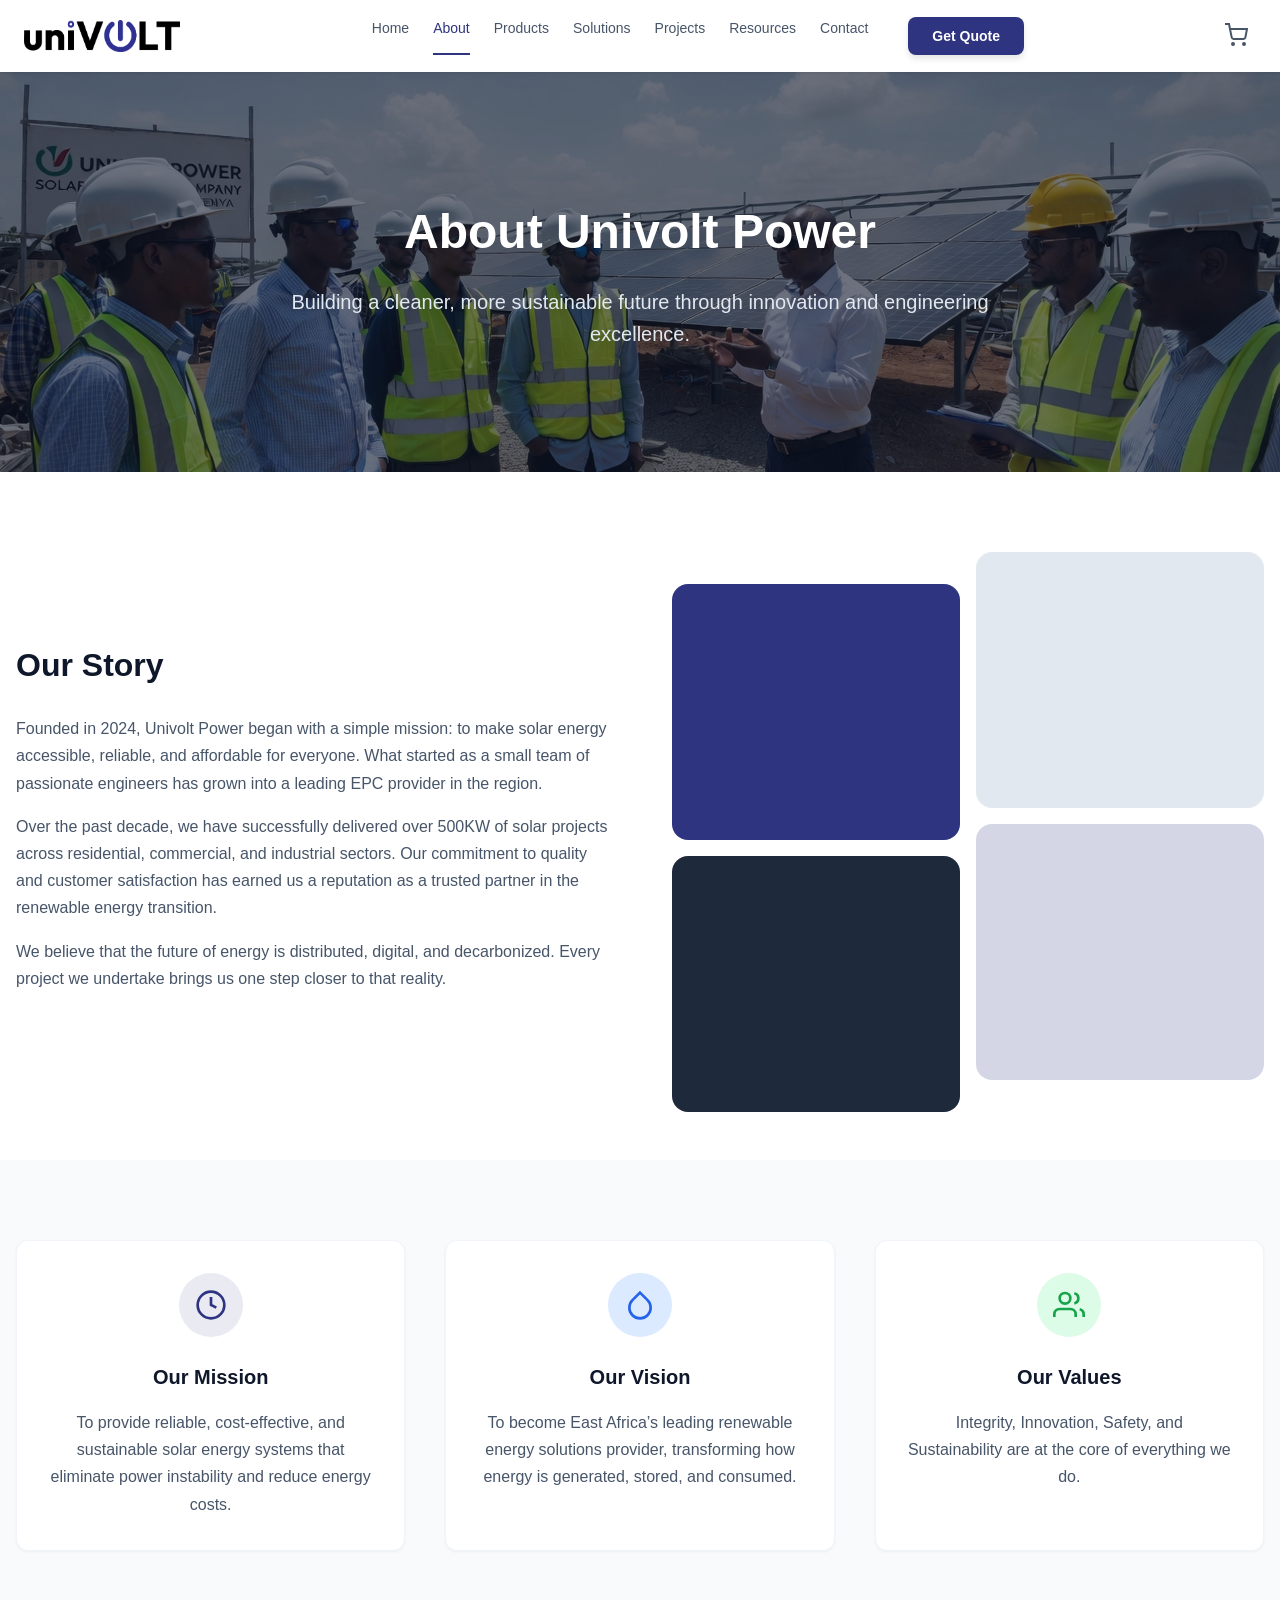
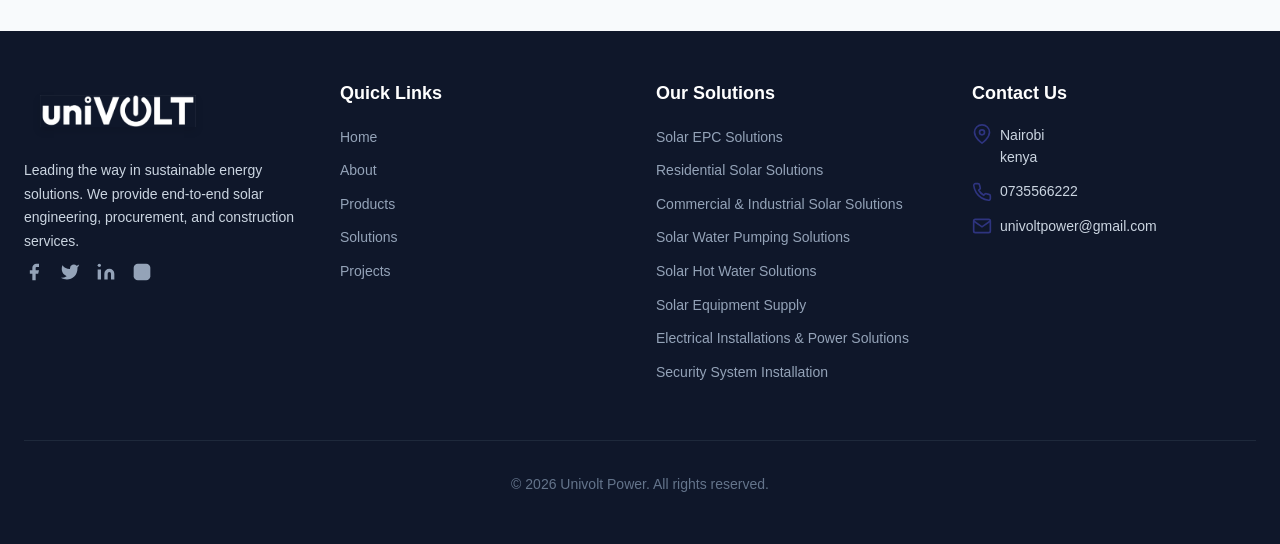
==== commit a4b6d582: "updated the footer" ====
--- a/about.html
+++ b/about.html
@@ -129,10 +129,10 @@
             <div>
               <h2 style="font-size: 2rem; font-weight: bold; color: var(--slate-900); margin-bottom: 1.5rem;">Our Story</h2>
               <p style="color: var(--slate-600); margin-bottom: 1rem; line-height: 1.7;">
-                Founded in 2010, Univolt Power began with a simple mission: to make solar energy accessible, reliable, and affordable for everyone. What started as a small team of passionate engineers has grown into a leading EPC provider in the region.
+                Founded in 2024, Univolt Power began with a simple mission: to make solar energy accessible, reliable, and affordable for everyone. What started as a small team of passionate engineers has grown into a leading EPC provider in the region.
               </p>
               <p style="color: var(--slate-600); margin-bottom: 1rem; line-height: 1.7;">
-                Over the past decade, we have successfully delivered over 500MW of solar projects across residential, commercial, and industrial sectors. Our commitment to quality and customer satisfaction has earned us a reputation as a trusted partner in the renewable energy transition.
+                Over the past decade, we have successfully delivered over 500KW of solar projects across residential, commercial, and industrial sectors. Our commitment to quality and customer satisfaction has earned us a reputation as a trusted partner in the renewable energy transition.
               </p>
               <p style="color: var(--slate-600); line-height: 1.7;">
                 We believe that the future of energy is distributed, digital, and decarbonized. Every project we undertake brings us one step closer to that reality.
@@ -254,7 +254,7 @@
                 <svg width="20" height="20" viewBox="0 0 24 24" fill="none" stroke="currentColor" stroke-width="2" style="color: var(--brand-blue); margin-right: 0.5rem;">
                   <path d="M22 16.92v3a2 2 0 0 1-2.18 2 19.79 19.79 0 0 1-8.63-3.07 19.5 19.5 0 0 1-6-6 19.79 19.79 0 0 1-3.07-8.67A2 2 0 0 1 4.11 2h3a2 2 0 0 1 2 1.72 12.84 12.84 0 0 0 .7 2.81 2 2 0 0 1-.45 2.11L8.09 9.91a16 16 0 0 0 6 6l1.27-1.27a2 2 0 0 1 2.11-.45 12.84 12.84 0 0 0 2.81.7A2 2 0 0 1 22 16.92z"></path>
                 </svg>
-                <span>0708345963</span>
+                <span>0735566222</span>
               </li>
               <li style="display: flex; align-items: center;">
                 <svg width="20" height="20" viewBox="0 0 24 24" fill="none" stroke="currentColor" stroke-width="2" style="color: var(--brand-blue); margin-right: 0.5rem;">
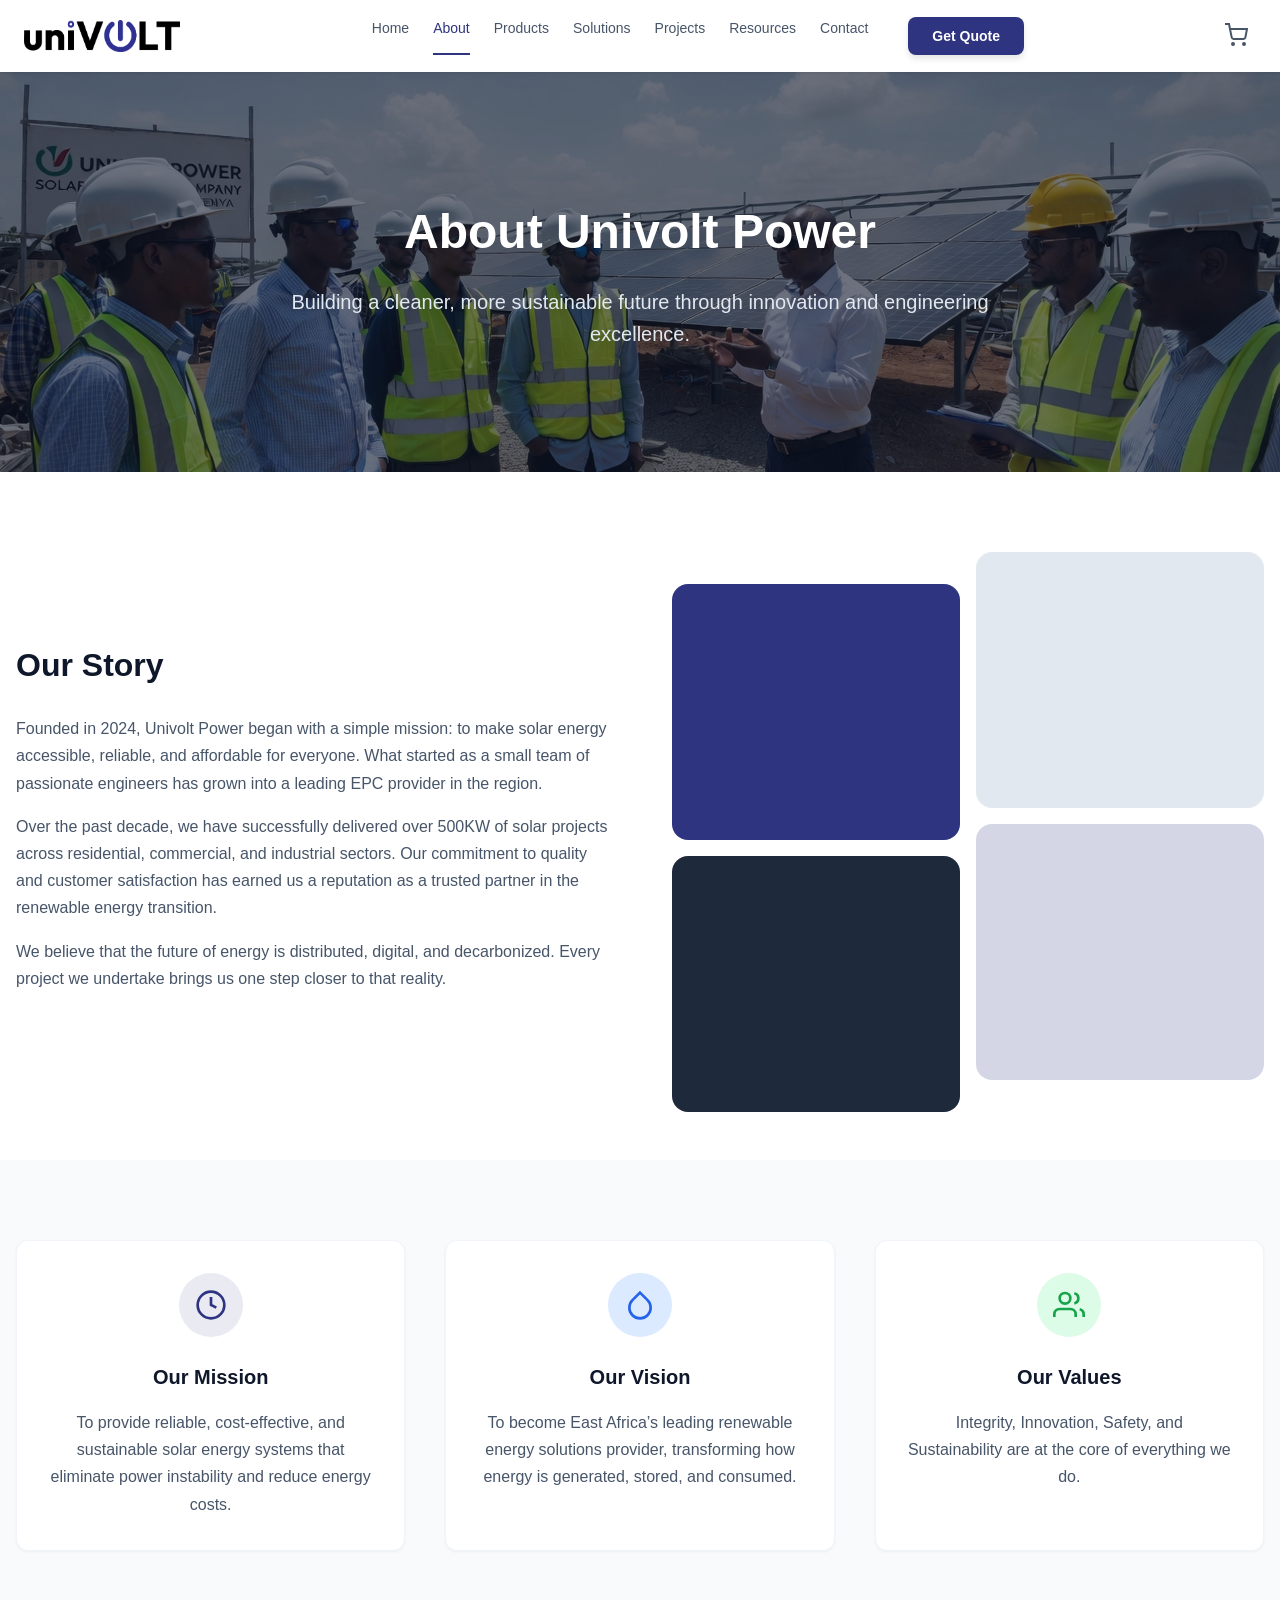
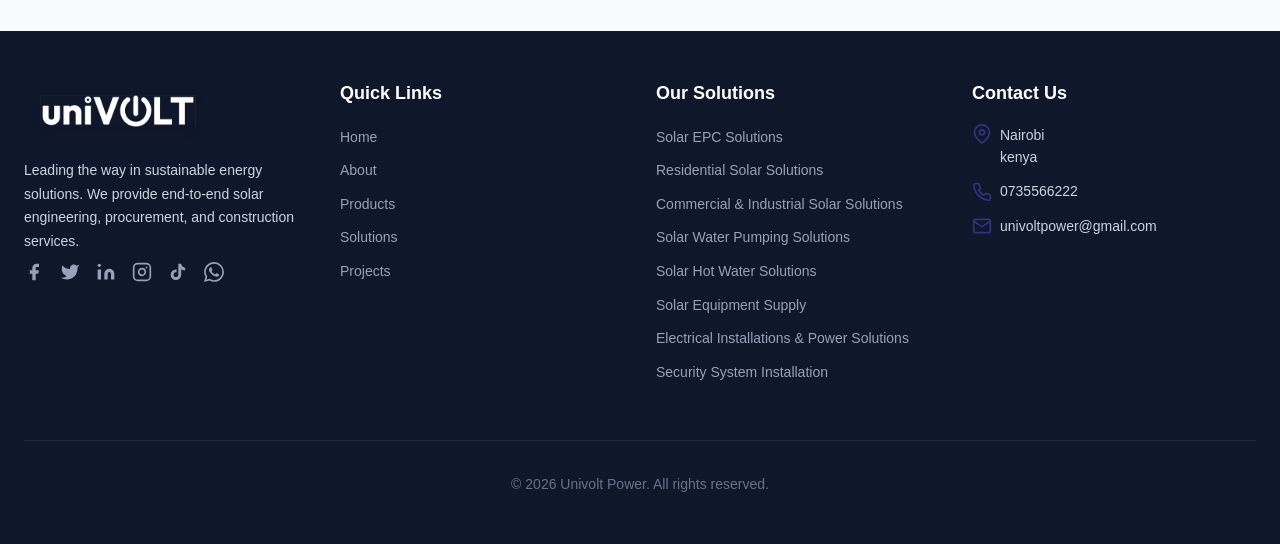
==== commit 79e4657f: "minor changes" ====
--- a/about.html
+++ b/about.html
@@ -208,10 +208,12 @@
             </div>
             <p>Leading the way in sustainable energy solutions. We provide end-to-end solar engineering, procurement, and construction services.</p>
             <div class="social-links">
-              <a href="#"><svg width="20" height="20" viewBox="0 0 24 24" fill="currentColor"><path d="M18 2h-3a5 5 0 0 0-5 5v3H7v4h3v8h4v-8h3l1-4h-4V7a1 1 0 0 1 1-1h3z"></path></svg></a>
-              <a href="#"><svg width="20" height="20" viewBox="0 0 24 24" fill="currentColor"><path d="M23 3a10.9 10.9 0 0 1-3.14 1.53 4.48 4.48 0 0 0-7.86 3v1A10.66 10.66 0 0 1 3 4s-4 9 5 13a11.64 11.64 0 0 1-7 2c9 5 20 0 20-11.5a4.5 4.5 0 0 0-.08-.83A7.72 7.72 0 0 0 23 3z"></path></svg></a>
-              <a href="#"><svg width="20" height="20" viewBox="0 0 24 24" fill="currentColor"><path d="M16 8a6 6 0 0 1 6 6v7h-4v-7a2 2 0 0 0-2-2 2 2 0 0 0-2 2v7h-4v-7a6 6 0 0 1 6-6z"></path><rect x="2" y="9" width="4" height="12"></rect><circle cx="4" cy="4" r="2"></circle></svg></a>
-              <a href="#"><svg width="20" height="20" viewBox="0 0 24 24" fill="currentColor"><rect x="2" y="2" width="20" height="20" rx="5" ry="5"></rect><path d="M16 11.37A4 4 0 1 1 12.63 8 4 4 0 0 1 16 11.37z"></path><line x1="17.5" y1="6.5" x2="17.51" y2="6.5"></line></svg></a>
+              <a href="https://www.facebook.com/UnivoltPower/" target="_blank" rel="noopener noreferrer" aria-label="Facebook"><svg width="20" height="20" viewBox="0 0 24 24" fill="currentColor"><path d="M18 2h-3a5 5 0 0 0-5 5v3H7v4h3v8h4v-8h3l1-4h-4V7a1 1 0 0 1 1-1h3z"></path></svg></a>
+              <a href="https://x.com/univoltpower" target="_blank" rel="noopener noreferrer" aria-label="X (Twitter)"><svg width="20" height="20" viewBox="0 0 24 24" fill="currentColor"><path d="M23 3a10.9 10.9 0 0 1-3.14 1.53 4.48 4.48 0 0 0-7.86 3v1A10.66 10.66 0 0 1 3 4s-4 9 5 13a11.64 11.64 0 0 1-7 2c9 5 20 0 20-11.5a4.5 4.5 0 0 0-.08-.83A7.72 7.72 0 0 0 23 3z"></path></svg></a>
+              <a href="https://www.linkedin.com/company/univolt-power-ltd" target="_blank" rel="noopener noreferrer" aria-label="LinkedIn"><svg width="20" height="20" viewBox="0 0 24 24" fill="currentColor"><path d="M16 8a6 6 0 0 1 6 6v7h-4v-7a2 2 0 0 0-2-2 2 2 0 0 0-2 2v7h-4v-7a6 6 0 0 1 6-6z"></path><rect x="2" y="9" width="4" height="12"></rect><circle cx="4" cy="4" r="2"></circle></svg></a>
+              <a href="https://www.instagram.com/univoltpower" target="_blank" rel="noopener noreferrer" aria-label="Instagram"><svg width="20" height="20" viewBox="0 0 24 24" fill="none" stroke="currentColor" stroke-width="2" stroke-linecap="round" stroke-linejoin="round"><rect x="2" y="2" width="20" height="20" rx="5" ry="5"></rect><path d="M16 11.37A4 4 0 1 1 12.63 8 4 4 0 0 1 16 11.37z"></path><line x1="17.5" y1="6.5" x2="17.51" y2="6.5"></line></svg></a>
+              <a href="https://www.tiktok.com/@univoltpower" target="_blank" rel="noopener noreferrer" aria-label="TikTok"><svg width="20" height="20" viewBox="0 0 24 24" fill="currentColor"><path d="M19.59 6.69a4.83 4.83 0 0 1-3.77-4.25V2h-3.45v13.67a2.89 2.89 0 0 1-2.88 2.5 2.89 2.89 0 0 1-2.89-2.89 2.89 2.89 0 0 1 2.89-2.89c.28 0 .54.04.79.1V9.01a6.32 6.32 0 0 0-.79-.05 6.34 6.34 0 0 0-6.34 6.34 6.34 6.34 0 0 0 6.34 6.34 6.34 6.34 0 0 0 6.33-6.34V8.69a8.18 8.18 0 0 0 4.78 1.52V6.76a4.85 4.85 0 0 1-1.01-.07z"></path></svg></a>
+              <a href="https://wa.me/254708345963" target="_blank" rel="noopener noreferrer" aria-label="WhatsApp"><svg width="20" height="20" viewBox="0 0 24 24" fill="currentColor"><path d="M17.472 14.382c-.297-.149-1.758-.867-2.03-.967-.273-.099-.471-.148-.67.15-.197.297-.767.966-.94 1.164-.173.199-.347.223-.644.075-.297-.15-1.255-.463-2.39-1.475-.883-.788-1.48-1.761-1.653-2.059-.173-.297-.018-.458.13-.606.134-.133.298-.347.446-.52.149-.174.198-.298.298-.497.099-.198.05-.371-.025-.52-.075-.149-.669-1.612-.916-2.207-.242-.579-.487-.5-.669-.51-.173-.008-.371-.01-.57-.01-.198 0-.52.074-.792.372-.272.297-1.04 1.016-1.04 2.479 0 1.462 1.065 2.875 1.213 3.074.149.198 2.096 3.2 5.077 4.487.709.306 1.262.489 1.694.625.712.227 1.36.195 1.871.118.571-.085 1.758-.719 2.006-1.413.248-.694.248-1.289.173-1.413-.074-.124-.272-.198-.57-.347m-5.421 7.403h-.004a9.87 9.87 0 0 1-5.031-1.378l-.361-.214-3.741.982.998-3.648-.235-.374a9.86 9.86 0 0 1-1.51-5.26c.001-5.45 4.436-9.884 9.888-9.884 2.64 0 5.122 1.03 6.988 2.898a9.825 9.825 0 0 1 2.893 6.994c-.003 5.45-4.437 9.884-9.885 9.884m8.413-18.297A11.815 11.815 0 0 0 12.05 0C5.495 0 .16 5.335.157 11.892c0 2.096.547 4.142 1.588 5.945L.057 24l6.305-1.654a11.882 11.882 0 0 0 5.683 1.448h.005c6.554 0 11.89-5.335 11.893-11.893a11.821 11.821 0 0 0-3.48-8.413z"></path></svg></a>
             </div>
           </div>
 
--- a/styles.css
+++ b/styles.css
@@ -1524,4 +1524,4 @@
 .pd-related-link:hover {
   color: var(--brand-blue-dark);
   text-decoration: underline;
-}
+}
